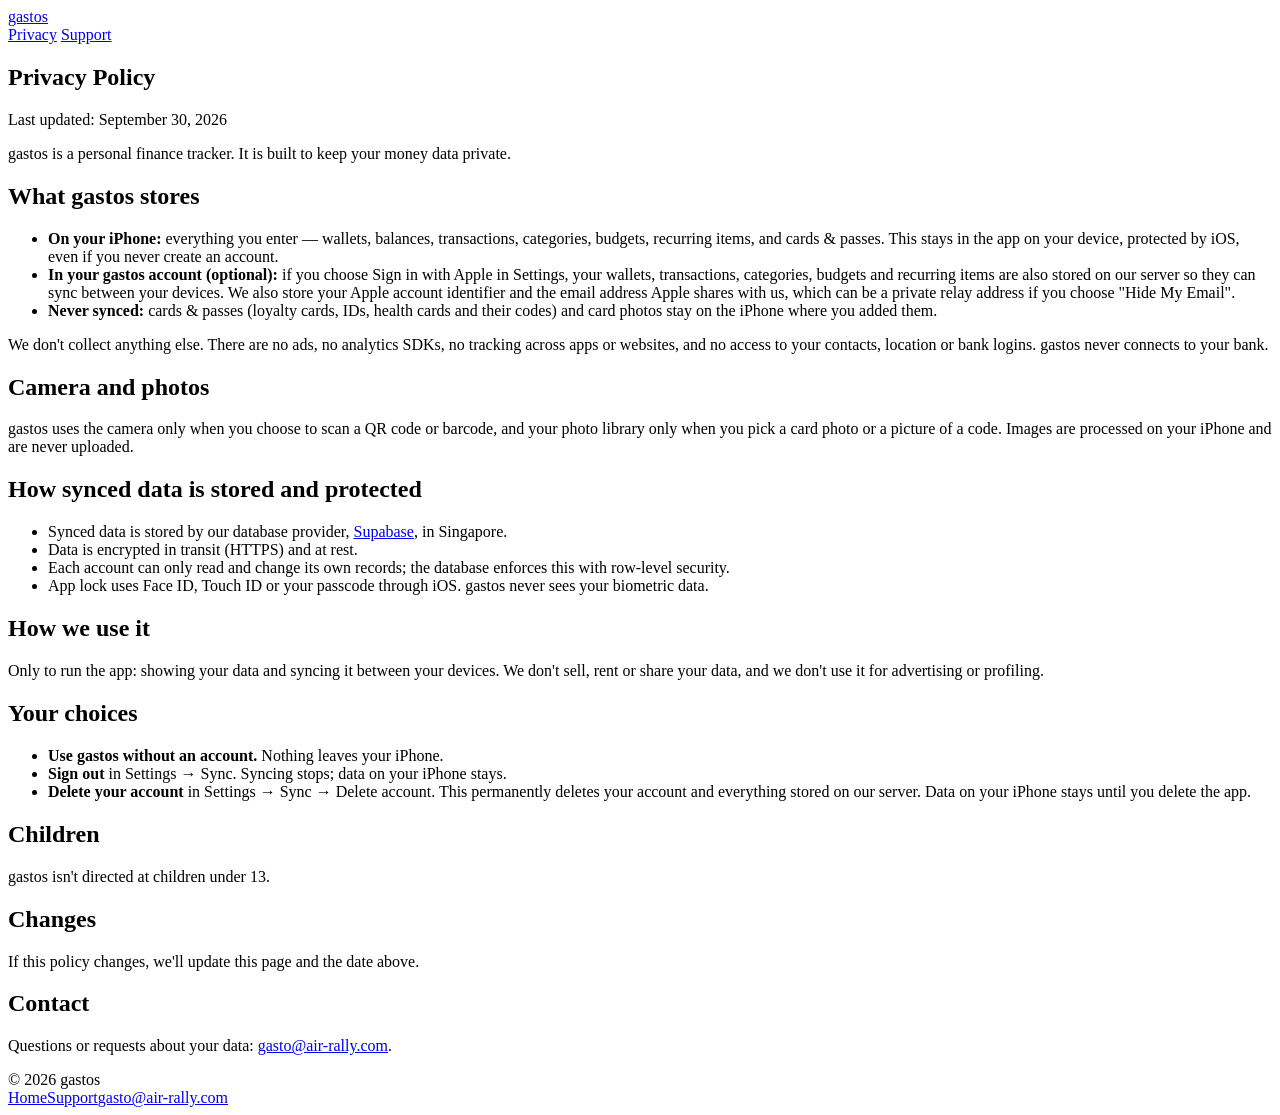
==== web/privacy/index.html @ 7b2d9d84 "Website: landing page, privacy policy and support pages Static site in web/ (Vercel project root), i" ====
<!doctype html>
<html lang="en">
<head>
<meta charset="utf-8">
<meta name="viewport" content="width=device-width, initial-scale=1, viewport-fit=cover">
<title>Privacy Policy — gastos</title>
<meta name="description" content="How gastos stores and protects your money data.">
<meta name="theme-color" content="#0B0A0A">
<link rel="icon" href="/img/logo.png">
<link rel="apple-touch-icon" href="/img/apple-touch-icon.png">
<link rel="preconnect" href="https://fonts.googleapis.com">
<link rel="preconnect" href="https://fonts.gstatic.com" crossorigin>
<link href="https://fonts.googleapis.com/css2?family=Geist:wght@300;400;500;600;700&display=swap" rel="stylesheet">
<link rel="stylesheet" href="/styles.css">
</head>
<body>
<header class="nav">
  <div class="wrap">
    <a class="brand" href="/"><img src="/img/logo.png" alt="">gastos</a>
    <nav class="nav-links" aria-label="Main">
      <a href="/privacy/" aria-current="page">Privacy</a>
      <a href="/support/">Support</a>
    </nav>
  </div>
</header>

<main class="wrap">
  <article class="doc">
    <h1>Privacy Policy</h1>
    <p class="updated">Last updated: September 30, 2026</p>

    <p>gastos is a personal finance tracker. It is built to keep your money data private.</p>

    <h2>What gastos stores</h2>
    <ul>
      <li><strong>On your iPhone:</strong> everything you enter — wallets, balances, transactions, categories, budgets, recurring items, and cards &amp; passes. This stays in the app on your device, protected by iOS, even if you never create an account.</li>
      <li><strong>In your gastos account (optional):</strong> if you choose Sign in with Apple in Settings, your wallets, transactions, categories, budgets and recurring items are also stored on our server so they can sync between your devices. We also store your Apple account identifier and the email address Apple shares with us, which can be a private relay address if you choose "Hide My Email".</li>
      <li><strong>Never synced:</strong> cards &amp; passes (loyalty cards, IDs, health cards and their codes) and card photos stay on the iPhone where you added them.</li>
    </ul>
    <p>We don't collect anything else. There are no ads, no analytics SDKs, no tracking across apps or websites, and no access to your contacts, location or bank logins. gastos never connects to your bank.</p>

    <h2>Camera and photos</h2>
    <p>gastos uses the camera only when you choose to scan a QR code or barcode, and your photo library only when you pick a card photo or a picture of a code. Images are processed on your iPhone and are never uploaded.</p>

    <h2>How synced data is stored and protected</h2>
    <ul>
      <li>Synced data is stored by our database provider, <a href="https://supabase.com/privacy">Supabase</a>, in Singapore.</li>
      <li>Data is encrypted in transit (HTTPS) and at rest.</li>
      <li>Each account can only read and change its own records; the database enforces this with row-level security.</li>
      <li>App lock uses Face ID, Touch ID or your passcode through iOS. gastos never sees your biometric data.</li>
    </ul>

    <h2>How we use it</h2>
    <p>Only to run the app: showing your data and syncing it between your devices. We don't sell, rent or share your data, and we don't use it for advertising or profiling.</p>

    <h2>Your choices</h2>
    <ul>
      <li><strong>Use gastos without an account.</strong> Nothing leaves your iPhone.</li>
      <li><strong>Sign out</strong> in Settings → Sync. Syncing stops; data on your iPhone stays.</li>
      <li><strong>Delete your account</strong> in Settings → Sync → Delete account. This permanently deletes your account and everything stored on our server. Data on your iPhone stays until you delete the app.</li>
    </ul>

    <h2>Children</h2>
    <p>gastos isn't directed at children under 13.</p>

    <h2>Changes</h2>
    <p>If this policy changes, we'll update this page and the date above.</p>

    <h2>Contact</h2>
    <p>Questions or requests about your data: <a href="mailto:gasto@air-rally.com">gasto@air-rally.com</a>.</p>
  </article>
</main>

<footer>
  <div class="wrap">
    <span>© 2026 gastos</span>
    <nav aria-label="Footer"><a href="/">Home</a><a href="/support/">Support</a><a href="mailto:gasto@air-rally.com">gasto@air-rally.com</a></nav>
  </div>
</footer>
</body>
</html>
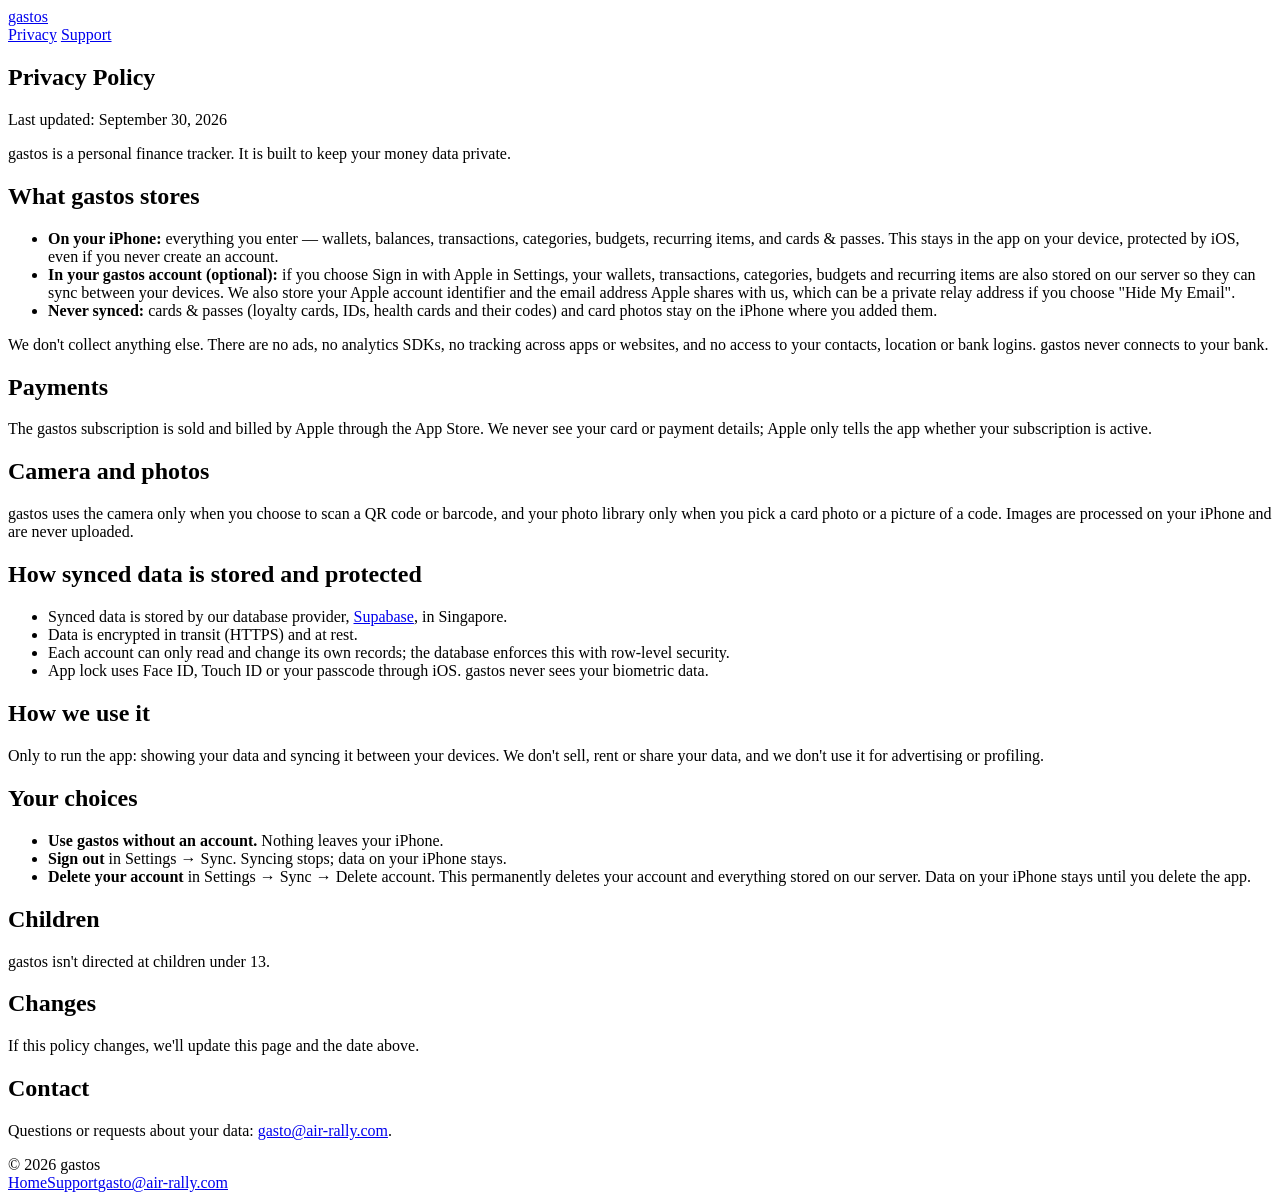
==== commit 88a1c5d3: "gastos Premium: ₱99/month App Store subscription with paywall - Subscription (StoreKit 2): access fr" ====
--- a/web/privacy/index.html
+++ b/web/privacy/index.html
@@ -5,7 +5,7 @@
 <meta name="viewport" content="width=device-width, initial-scale=1, viewport-fit=cover">
 <title>Privacy Policy — gastos</title>
 <meta name="description" content="How gastos stores and protects your money data.">
-<meta name="theme-color" content="#0B0A0A">
+<meta name="theme-color" content="#FAF7F2">
 <link rel="icon" href="/img/logo.png">
 <link rel="apple-touch-icon" href="/img/apple-touch-icon.png">
 <link rel="preconnect" href="https://fonts.googleapis.com">
@@ -38,6 +38,9 @@
       <li><strong>Never synced:</strong> cards &amp; passes (loyalty cards, IDs, health cards and their codes) and card photos stay on the iPhone where you added them.</li>
     </ul>
     <p>We don't collect anything else. There are no ads, no analytics SDKs, no tracking across apps or websites, and no access to your contacts, location or bank logins. gastos never connects to your bank.</p>
+
+    <h2>Payments</h2>
+    <p>The gastos subscription is sold and billed by Apple through the App Store. We never see your card or payment details; Apple only tells the app whether your subscription is active.</p>
 
     <h2>Camera and photos</h2>
     <p>gastos uses the camera only when you choose to scan a QR code or barcode, and your photo library only when you pick a card photo or a picture of a code. Images are processed on your iPhone and are never uploaded.</p>
